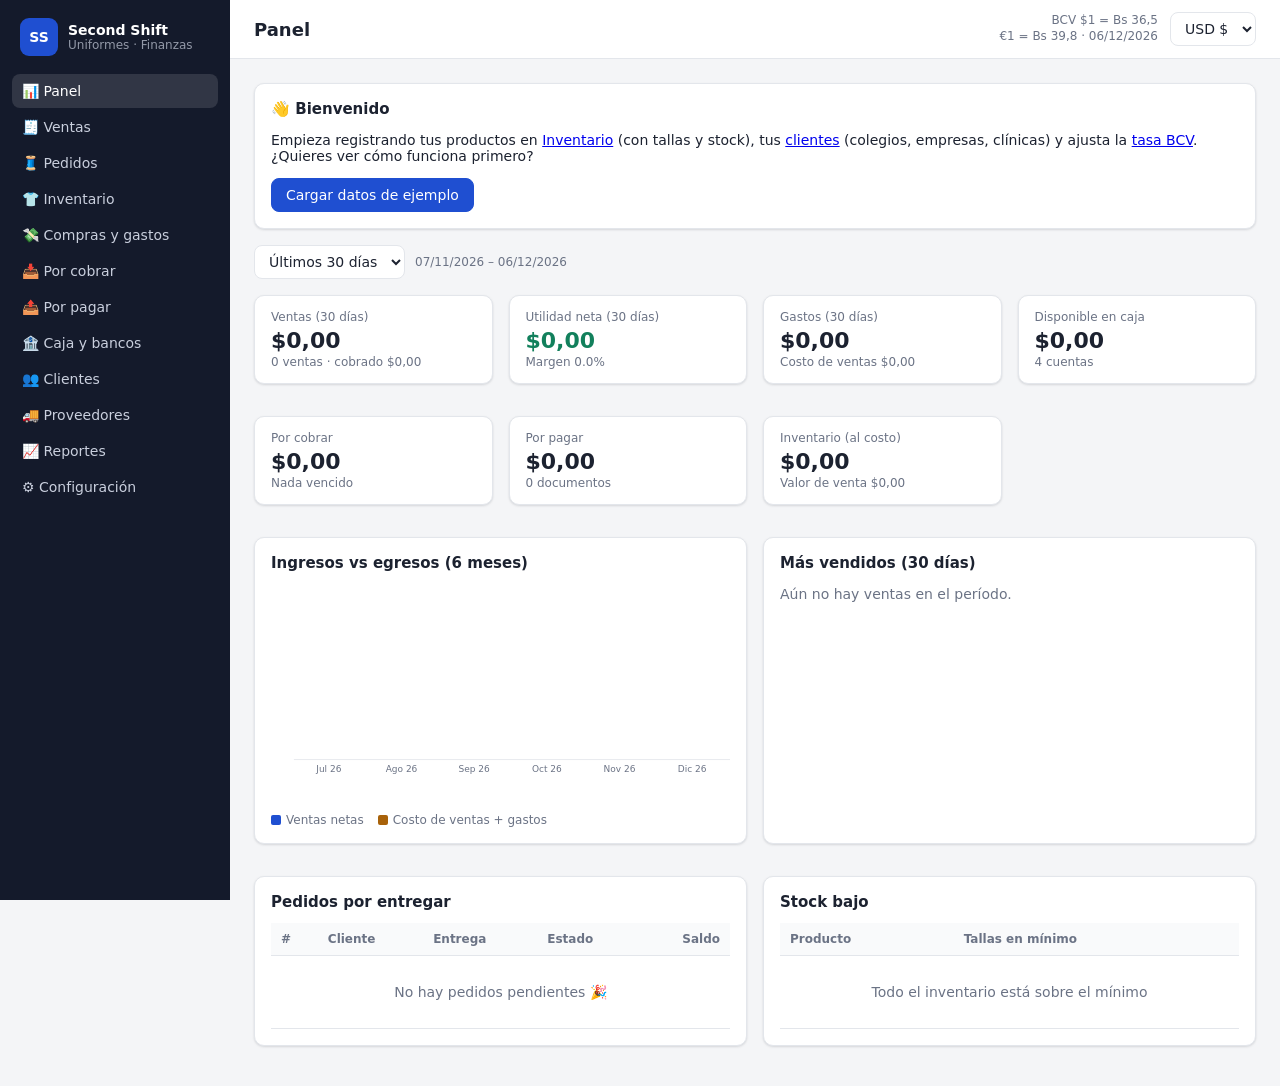
==== finanzas/index.html @ fe64b8fa "Agregar sistema de finanzas para el negocio de uniformes App web sin dependencias (finanzas/index.ht" ====
<!doctype html>
<html lang="es">
<head>
  <meta charset="utf-8">
  <meta name="viewport" content="width=device-width, initial-scale=1">
  <title>Second Shift · Finanzas</title>
  <link rel="stylesheet" href="css/styles.css">
</head>
<body>
  <div class="app">
    <aside class="sidebar" id="sidebar">
      <div class="brand">
        <div class="brand-logo">SS</div>
        <div>
          <div class="brand-name" id="brandName">Second Shift</div>
          <div class="brand-sub">Uniformes · Finanzas</div>
        </div>
      </div>
      <nav class="nav" id="nav">
        <a href="#panel" data-route="panel">📊 Panel</a>
        <a href="#ventas" data-route="ventas">🧾 Ventas</a>
        <a href="#pedidos" data-route="pedidos">🧵 Pedidos</a>
        <a href="#inventario" data-route="inventario">👕 Inventario</a>
        <a href="#gastos" data-route="gastos">💸 Compras y gastos</a>
        <a href="#cobrar" data-route="cobrar">📥 Por cobrar</a>
        <a href="#pagar" data-route="pagar">📤 Por pagar</a>
        <a href="#caja" data-route="caja">🏦 Caja y bancos</a>
        <a href="#clientes" data-route="clientes">👥 Clientes</a>
        <a href="#proveedores" data-route="proveedores">🚚 Proveedores</a>
        <a href="#reportes" data-route="reportes">📈 Reportes</a>
        <a href="#config" data-route="config">⚙️ Configuración</a>
      </nav>
    </aside>

    <div class="main">
      <header class="topbar">
        <button class="icon-btn menu-btn" id="menuBtn" aria-label="Menú">☰</button>
        <h1 id="pageTitle">Panel</h1>
        <div class="rate-box" id="rateBox" title="Editar tasas en Configuración"></div>
        <select id="viewCurrency" class="currency-select" aria-label="Moneda de visualización">
          <option value="USD">USD $</option>
          <option value="VES">Bs</option>
          <option value="EUR">EUR €</option>
        </select>
      </header>
      <main class="content" id="view"></main>
    </div>
  </div>

  <div class="modal-backdrop" id="modal" hidden>
    <div class="modal" role="dialog" aria-modal="true">
      <div class="modal-head">
        <h2 id="modalTitle"></h2>
        <button class="icon-btn" id="modalClose" aria-label="Cerrar">✕</button>
      </div>
      <div class="modal-body" id="modalBody"></div>
    </div>
  </div>

  <div class="toast" id="toast" hidden></div>

  <script src="js/app.js"></script>
</body>
</html>
---- finanzas/css/styles.css ----
:root {
  --bg: #f4f5f7;
  --surface: #ffffff;
  --surface-2: #f9fafb;
  --border: #e3e6eb;
  --text: #1c2230;
  --muted: #6b7385;
  --primary: #1f4fd1;
  --primary-soft: #e8eefc;
  --success: #12805c;
  --success-soft: #e3f5ee;
  --danger: #c43232;
  --danger-soft: #fbeaea;
  --warning: #a8620a;
  --warning-soft: #fdf1df;
  --sidebar: #141a2b;
  --sidebar-text: #c9cfdd;
  --radius: 10px;
  --shadow: 0 1px 2px rgba(16, 24, 40, .06), 0 1px 3px rgba(16, 24, 40, .08);
  color-scheme: light;
}

@media (prefers-color-scheme: dark) {
  :root {
    --bg: #0f131c;
    --surface: #171c28;
    --surface-2: #1d2331;
    --border: #2a3142;
    --text: #e6e9f0;
    --muted: #8e97aa;
    --primary: #6d93ff;
    --primary-soft: #1d2a4d;
    --success: #3fc28f;
    --success-soft: #133229;
    --danger: #ff7b7b;
    --danger-soft: #3a1b1d;
    --warning: #f0b35a;
    --warning-soft: #3a2a12;
    --sidebar: #0b0e15;
    color-scheme: dark;
  }
}

* { box-sizing: border-box; }
html, body { margin: 0; height: 100%; }
body {
  font-family: system-ui, -apple-system, "Segoe UI", Roboto, sans-serif;
  font-size: 14px;
  background: var(--bg);
  color: var(--text);
}

.app { display: flex; min-height: 100vh; }

/* Sidebar */
.sidebar {
  width: 230px;
  flex-shrink: 0;
  background: var(--sidebar);
  color: var(--sidebar-text);
  padding: 18px 12px;
  position: sticky;
  top: 0;
  height: 100vh;
  overflow-y: auto;
}
.brand { display: flex; gap: 10px; align-items: center; padding: 0 8px 18px; }
.brand-logo {
  width: 38px; height: 38px; border-radius: 9px;
  background: var(--primary); color: #fff;
  display: grid; place-items: center; font-weight: 700;
}
.brand-name { color: #fff; font-weight: 600; }
.brand-sub { font-size: 12px; opacity: .7; }
.nav { display: flex; flex-direction: column; gap: 2px; }
.nav a {
  color: var(--sidebar-text);
  text-decoration: none;
  padding: 9px 10px;
  border-radius: 8px;
}
.nav a:hover { background: rgba(255, 255, 255, .06); }
.nav a.active { background: rgba(255, 255, 255, .12); color: #fff; }

/* Main */
.main { flex: 1; min-width: 0; display: flex; flex-direction: column; }
.topbar {
  display: flex; align-items: center; gap: 12px;
  padding: 12px 24px;
  background: var(--surface);
  border-bottom: 1px solid var(--border);
  position: sticky; top: 0; z-index: 5;
}
.topbar h1 { font-size: 18px; margin: 0; flex: 1; }
.rate-box { font-size: 12px; color: var(--muted); text-align: right; line-height: 1.3; }
.currency-select { width: auto; }
.menu-btn { display: none; }
.content { padding: 24px; max-width: 1300px; width: 100%; }

/* Generic */
.icon-btn {
  background: none; border: none; font-size: 18px; cursor: pointer;
  color: inherit; padding: 4px 8px; border-radius: 6px;
}
.icon-btn:hover { background: var(--surface-2); }

.btn {
  display: inline-flex; align-items: center; gap: 6px;
  border: 1px solid var(--border);
  background: var(--surface);
  color: var(--text);
  padding: 8px 14px;
  border-radius: 8px;
  cursor: pointer;
  font: inherit;
  white-space: nowrap;
}
.btn:hover { background: var(--surface-2); }
.btn.primary { background: var(--primary); border-color: var(--primary); color: #fff; }
.btn.primary:hover { filter: brightness(1.08); }
.btn.danger { color: var(--danger); }
.btn.sm { padding: 4px 9px; font-size: 12px; }

input, select, textarea {
  font: inherit;
  color: var(--text);
  background: var(--surface);
  border: 1px solid var(--border);
  border-radius: 8px;
  padding: 7px 10px;
  width: 100%;
}
input:focus, select:focus, textarea:focus { outline: 2px solid var(--primary-soft); border-color: var(--primary); }
textarea { min-height: 60px; resize: vertical; }
label { display: block; font-size: 12px; color: var(--muted); margin-bottom: 4px; }

.toolbar { display: flex; gap: 10px; align-items: center; flex-wrap: wrap; margin-bottom: 16px; }
.toolbar .spacer { flex: 1; }
.toolbar input[type=search] { max-width: 280px; }
.toolbar select, .toolbar input[type=month], .toolbar input[type=date] { width: auto; }

.card {
  background: var(--surface);
  border: 1px solid var(--border);
  border-radius: var(--radius);
  box-shadow: var(--shadow);
  padding: 16px;
  margin-bottom: 16px;
}
.card h3 { margin: 0 0 12px; font-size: 15px; }

.grid { display: grid; gap: 16px; }
.grid.kpis { grid-template-columns: repeat(auto-fit, minmax(190px, 1fr)); margin-bottom: 16px; }
.grid.two { grid-template-columns: repeat(auto-fit, minmax(min(360px, 100%), 1fr)); }
.grid > * { min-width: 0; }

.kpi { padding: 14px 16px; }
.kpi .label { color: var(--muted); font-size: 12px; }
.kpi .value { font-size: 22px; font-weight: 650; margin-top: 4px; font-variant-numeric: tabular-nums; }
.kpi .sub { color: var(--muted); font-size: 12px; margin-top: 2px; }
.kpi.good .value { color: var(--success); }
.kpi.bad .value { color: var(--danger); }

.table-wrap { overflow-x: auto; }
table { width: 100%; border-collapse: collapse; }
th, td { text-align: left; padding: 9px 10px; border-bottom: 1px solid var(--border); vertical-align: top; }
th { font-size: 12px; color: var(--muted); font-weight: 600; background: var(--surface-2); white-space: nowrap; }
td.num, th.num { text-align: right; font-variant-numeric: tabular-nums; white-space: nowrap; }
tr:hover td { background: var(--surface-2); }
td.actions { white-space: nowrap; text-align: right; }
.empty { text-align: center; color: var(--muted); padding: 28px 10px; }
.muted { color: var(--muted); }
.small { font-size: 12px; }

.badge {
  display: inline-block; padding: 2px 8px; border-radius: 99px;
  font-size: 11px; font-weight: 600; background: var(--surface-2); color: var(--muted);
  white-space: nowrap;
}
.badge.ok { background: var(--success-soft); color: var(--success); }
.badge.bad { background: var(--danger-soft); color: var(--danger); }
.badge.warn { background: var(--warning-soft); color: var(--warning); }
.badge.info { background: var(--primary-soft); color: var(--primary); }

/* Forms */
.form-grid { display: grid; grid-template-columns: repeat(auto-fit, minmax(180px, 1fr)); gap: 12px; margin-bottom: 12px; }
.form-grid .full { grid-column: 1 / -1; }
.form-actions { display: flex; justify-content: flex-end; gap: 8px; margin-top: 16px; }
.lines td { padding: 5px 4px; }
.lines input, .lines select { padding: 5px 7px; }
.lines .w-qty { width: 70px; }
.lines .w-price { width: 100px; }
.totals { margin-left: auto; max-width: 320px; }
.totals div { display: flex; justify-content: space-between; padding: 4px 0; }
.totals .grand { font-weight: 700; font-size: 16px; border-top: 1px solid var(--border); padding-top: 8px; }
.size-grid { display: grid; grid-template-columns: repeat(auto-fill, minmax(78px, 1fr)); gap: 8px; }
.size-grid label { text-align: center; }

/* Modal */
.modal-backdrop {
  position: fixed; inset: 0; background: rgba(10, 14, 22, .55);
  display: flex; align-items: flex-start; justify-content: center;
  padding: 40px 16px; overflow-y: auto; z-index: 20;
}
.modal-backdrop[hidden] { display: none; }
.modal {
  background: var(--surface); border-radius: 12px; width: 100%; max-width: 860px;
  box-shadow: 0 20px 50px rgba(0, 0, 0, .3);
}
.modal-head { display: flex; align-items: center; justify-content: space-between; padding: 14px 18px; border-bottom: 1px solid var(--border); }
.modal-head h2 { margin: 0; font-size: 16px; }
.modal-body { padding: 18px; }

.toast {
  position: fixed; bottom: 20px; left: 50%; transform: translateX(-50%);
  background: var(--text); color: var(--surface);
  padding: 10px 18px; border-radius: 8px; z-index: 30; box-shadow: var(--shadow);
}

/* Charts */
.chart { width: 100%; height: 220px; }
.chart text { fill: var(--muted); font-size: 11px; }
.legend { display: flex; gap: 14px; font-size: 12px; color: var(--muted); margin-top: 6px; }
.legend i { display: inline-block; width: 10px; height: 10px; border-radius: 2px; margin-right: 5px; vertical-align: -1px; }
.bar-row { display: grid; grid-template-columns: 140px 1fr 90px; gap: 10px; align-items: center; margin: 6px 0; font-size: 13px; }
.bar-track { background: var(--surface-2); border-radius: 4px; height: 10px; overflow: hidden; }
.bar-fill { background: var(--primary); height: 100%; border-radius: 4px; }

.pl-table td:first-child { padding-left: 10px; }
.pl-table tr.total td { font-weight: 700; border-top: 2px solid var(--border); }
.pl-table tr.indent td:first-child { padding-left: 26px; color: var(--muted); }

/* Printing receipts */
.receipt { font-size: 13px; }
.receipt h2 { margin: 0; }
@media print {
  body * { visibility: hidden; }
  #printArea, #printArea * { visibility: visible; }
  #printArea { position: absolute; left: 0; top: 0; width: 100%; padding: 20px; color: #000; }
  .no-print { display: none !important; }
}

/* Mobile */
@media (max-width: 860px) {
  .sidebar {
    position: fixed; left: 0; top: 0; z-index: 15;
    transform: translateX(-100%); transition: transform .2s;
  }
  .sidebar.open { transform: translateX(0); }
  .menu-btn { display: inline-block; }
  .content { padding: 16px; }
  .topbar { padding: 10px 16px; }
  .rate-box { display: none; }
  .grid.two { grid-template-columns: 1fr; }
  .bar-row { grid-template-columns: 90px 1fr 80px; }
}
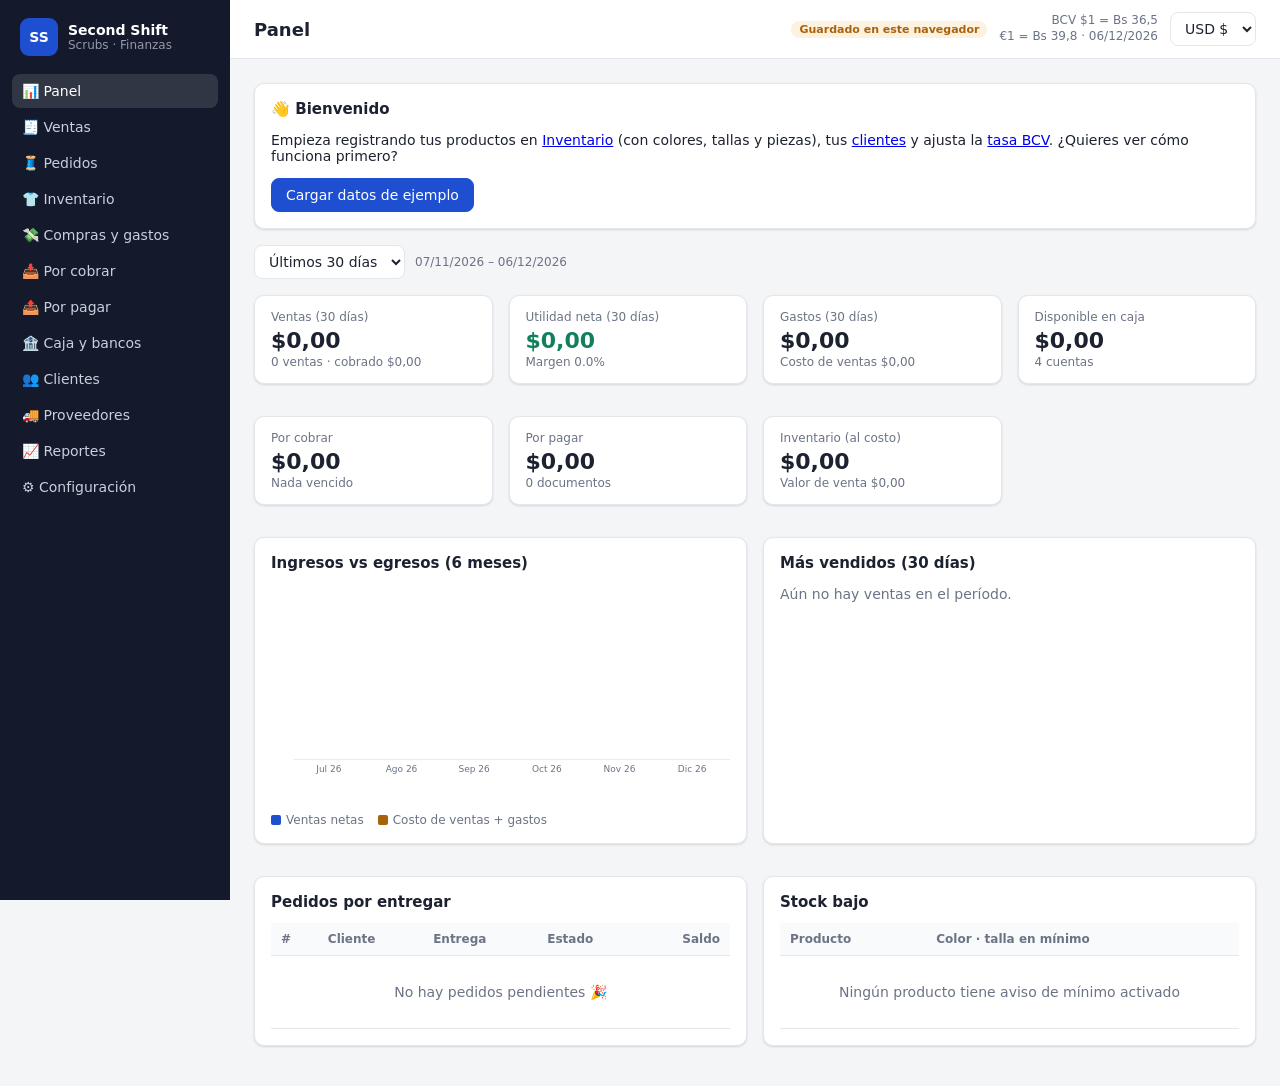
==== commit 7c35917f: "Inventario por modelo, color y talla, con sets del catálogo Cada producto es un modelo del catálogo " ====
--- a/finanzas/index.html
+++ b/finanzas/index.html
@@ -13,7 +13,7 @@
         <div class="brand-logo">SS</div>
         <div>
           <div class="brand-name" id="brandName">Second Shift</div>
-          <div class="brand-sub">Uniformes · Finanzas</div>
+          <div class="brand-sub">Scrubs · Finanzas</div>
         </div>
       </div>
       <nav class="nav" id="nav">
@@ -36,6 +36,7 @@
       <header class="topbar">
         <button class="icon-btn menu-btn" id="menuBtn" aria-label="Menú">☰</button>
         <h1 id="pageTitle">Panel</h1>
+        <span class="badge" id="syncBadge" aria-live="polite"></span>
         <div class="rate-box" id="rateBox" title="Editar tasas en Configuración"></div>
         <select id="viewCurrency" class="currency-select" aria-label="Moneda de visualización">
           <option value="USD">USD $</option>
@@ -57,6 +58,19 @@
     </div>
   </div>
 
+  <div class="modal-backdrop confirm-backdrop" id="confirm" hidden>
+    <div class="modal confirm" role="alertdialog" aria-modal="true">
+      <div class="modal-body">
+        <p class="confirm-msg"></p>
+        <input class="confirm-typed" id="confirmTyped" autocomplete="off" hidden>
+        <div class="form-actions">
+          <button type="button" class="btn" data-cancel>Cancelar</button>
+          <button type="button" class="btn primary" data-ok>Aceptar</button>
+        </div>
+      </div>
+    </div>
+  </div>
+
   <div class="toast" id="toast" hidden></div>
 
   <script src="js/app.js"></script>
--- a/finanzas/css/styles.css
+++ b/finanzas/css/styles.css
@@ -21,7 +21,7 @@
 }
 
 @media (prefers-color-scheme: dark) {
-  :root {
+  :root:not([data-theme="light"]) {
     --bg: #0f131c;
     --surface: #171c28;
     --surface-2: #1d2331;
@@ -41,6 +41,25 @@
   }
 }
 
+:root[data-theme="dark"] {
+  --bg: #0f131c;
+  --surface: #171c28;
+  --surface-2: #1d2331;
+  --border: #2a3142;
+  --text: #e6e9f0;
+  --muted: #8e97aa;
+  --primary: #6d93ff;
+  --primary-soft: #1d2a4d;
+  --success: #3fc28f;
+  --success-soft: #133229;
+  --danger: #ff7b7b;
+  --danger-soft: #3a1b1d;
+  --warning: #f0b35a;
+  --warning-soft: #3a2a12;
+  --sidebar: #0b0e15;
+  color-scheme: dark;
+}
+
 * { box-sizing: border-box; }
 html, body { margin: 0; height: 100%; }
 body {
@@ -89,9 +108,10 @@
   padding: 12px 24px;
   background: var(--surface);
   border-bottom: 1px solid var(--border);
-  position: sticky; top: 0; z-index: 5;
-}
-.topbar h1 { font-size: 18px; margin: 0; flex: 1; }
+  position: sticky; top: env(safe-area-inset-top, 0px); z-index: 5;
+}
+.topbar h1 { font-size: 18px; margin: 0; flex: 1; min-width: 0; overflow: hidden; text-overflow: ellipsis; white-space: nowrap; }
+#syncBadge { flex-shrink: 1; min-width: 0; overflow: hidden; text-overflow: ellipsis; }
 .rate-box { font-size: 12px; color: var(--muted); text-align: right; line-height: 1.3; }
 .currency-select { width: auto; }
 .menu-btn { display: none; }
@@ -119,6 +139,9 @@
 .btn.primary { background: var(--primary); border-color: var(--primary); color: #fff; }
 .btn.primary:hover { filter: brightness(1.08); }
 .btn.danger { color: var(--danger); }
+.btn.danger-fill { background: var(--danger); border-color: var(--danger); color: #fff; }
+.btn:disabled { opacity: .5; cursor: not-allowed; }
+.btn:focus-visible, .nav a:focus-visible, .icon-btn:focus-visible { outline: 2px solid var(--primary); outline-offset: 2px; }
 .btn.sm { padding: 4px 9px; font-size: 12px; }
 
 input, select, textarea {
@@ -254,3 +277,16 @@
   .grid.two { grid-template-columns: 1fr; }
   .bar-row { grid-template-columns: 90px 1fr 80px; }
 }
+
+/* Confirmación y carga */
+.confirm-backdrop { z-index: 25; align-items: center; }
+.modal.confirm { max-width: 440px; }
+.confirm-msg { margin: 0 0 12px; line-height: 1.5; }
+.loading { text-align: center; padding: 40px 16px; }
+#syncBadge:empty { display: none; }
+@media (max-width: 860px) { #syncBadge { font-size: 10px; max-width: 110px; } .topbar { gap: 8px; } }
+@media (prefers-reduced-motion: reduce) { .sidebar { transition: none; } }
+
+/* Inventario por color */
+.var-row { display: flex; flex-wrap: wrap; gap: 4px; align-items: center; margin: 2px 0; }
+.var-color { font-size: 12px; font-weight: 600; min-width: 110px; }
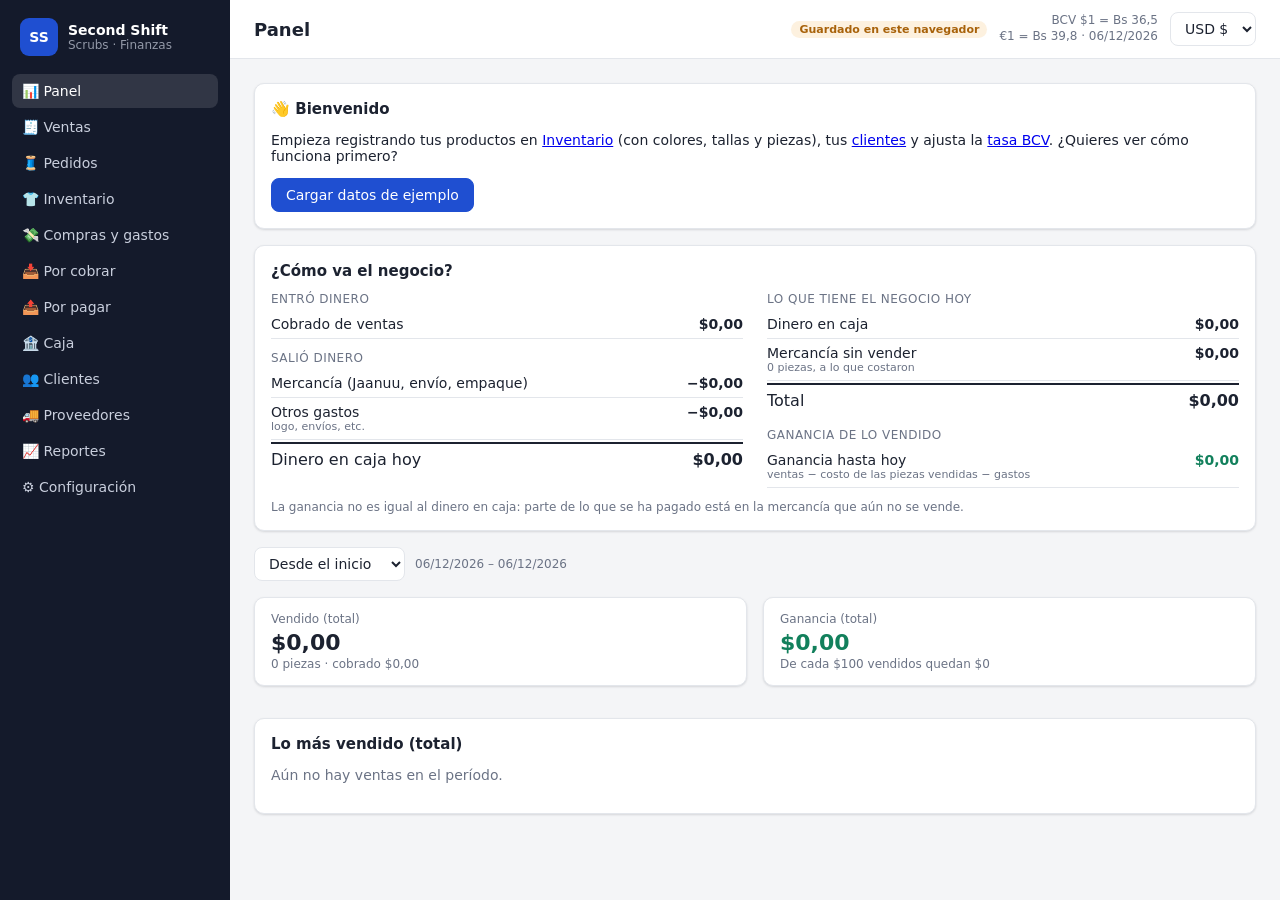
==== commit 900e4e54: "Panel simple con resumen en palabras y una sola caja El panel abre con "¿Cómo va el negocio?": cuánt" ====
--- a/finanzas/index.html
+++ b/finanzas/index.html
@@ -24,7 +24,7 @@
         <a href="#gastos" data-route="gastos">💸 Compras y gastos</a>
         <a href="#cobrar" data-route="cobrar">📥 Por cobrar</a>
         <a href="#pagar" data-route="pagar">📤 Por pagar</a>
-        <a href="#caja" data-route="caja">🏦 Caja y bancos</a>
+        <a href="#caja" data-route="caja">🏦 Caja</a>
         <a href="#clientes" data-route="clientes">👥 Clientes</a>
         <a href="#proveedores" data-route="proveedores">🚚 Proveedores</a>
         <a href="#reportes" data-route="reportes">📈 Reportes</a>
--- a/finanzas/css/styles.css
+++ b/finanzas/css/styles.css
@@ -290,3 +290,14 @@
 /* Inventario por color */
 .var-row { display: flex; flex-wrap: wrap; gap: 4px; align-items: center; margin: 2px 0; }
 .var-color { font-size: 12px; font-weight: 600; min-width: 110px; }
+
+/* Resumen del panel */
+.resumen .res-cols { display: grid; grid-template-columns: repeat(auto-fit, minmax(min(300px, 100%), 1fr)); gap: 24px; }
+.res-title { font-size: 12px; text-transform: uppercase; letter-spacing: .04em; color: var(--muted); margin-bottom: 4px; }
+.res-row { display: flex; justify-content: space-between; align-items: baseline; gap: 12px; padding: 6px 0; border-bottom: 1px solid var(--border); font-variant-numeric: tabular-nums; }
+.res-row small { display: block; color: var(--muted); font-size: 11px; }
+.res-row b { font-weight: 600; white-space: nowrap; }
+.res-row.total { border-bottom: none; border-top: 2px solid var(--text); margin-top: 2px; font-size: 16px; }
+.res-row.total b { font-weight: 700; }
+.res-row.good b { color: var(--success); }
+.res-row.bad b { color: var(--danger); }
